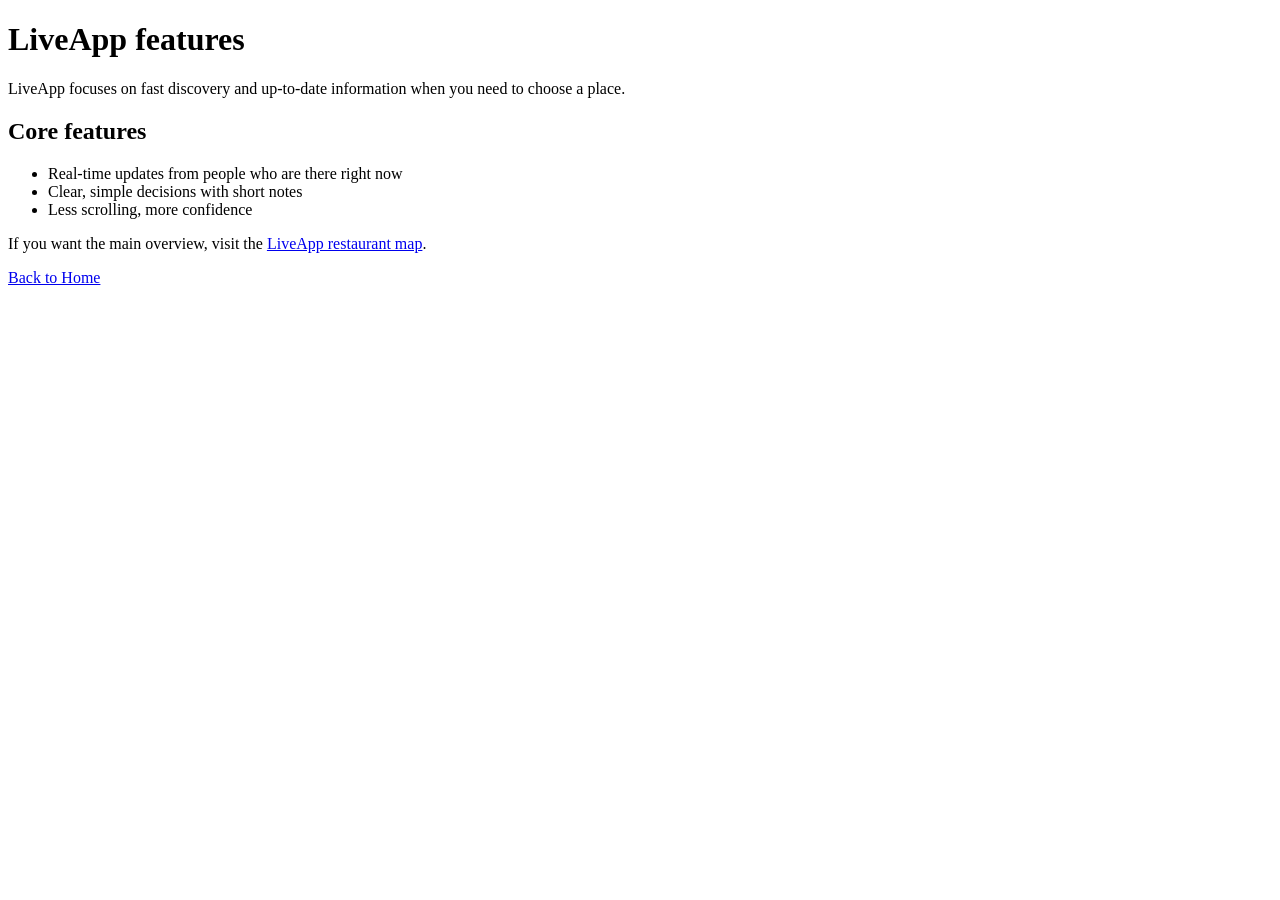
==== features.html @ 71802431 "Add files via upload" ====
<!doctype html>
<html lang="en">
<head>
  <meta charset="utf-8" />
  <meta name="viewport" content="width=device-width,initial-scale=1" />
  <title>LiveApp features | Live updates, simple decisions</title>
  <meta name="description" content="Key LiveApp features: real-time updates, simple discovery, and community notes." />
</head>
<body>
  <h1>LiveApp features</h1>
  <p>LiveApp focuses on fast discovery and up-to-date information when you need to choose a place.</p>

  <h2>Core features</h2>
  <ul>
    <li>Real-time updates from people who are there right now</li>
    <li>Clear, simple decisions with short notes</li>
    <li>Less scrolling, more confidence</li>
  </ul>

  <p>If you want the main overview, visit the <a href="liveapp-restaurant-map.html">LiveApp restaurant map</a>.</p>
  <p><a href="index.html">Back to Home</a></p>
</body>
</html>
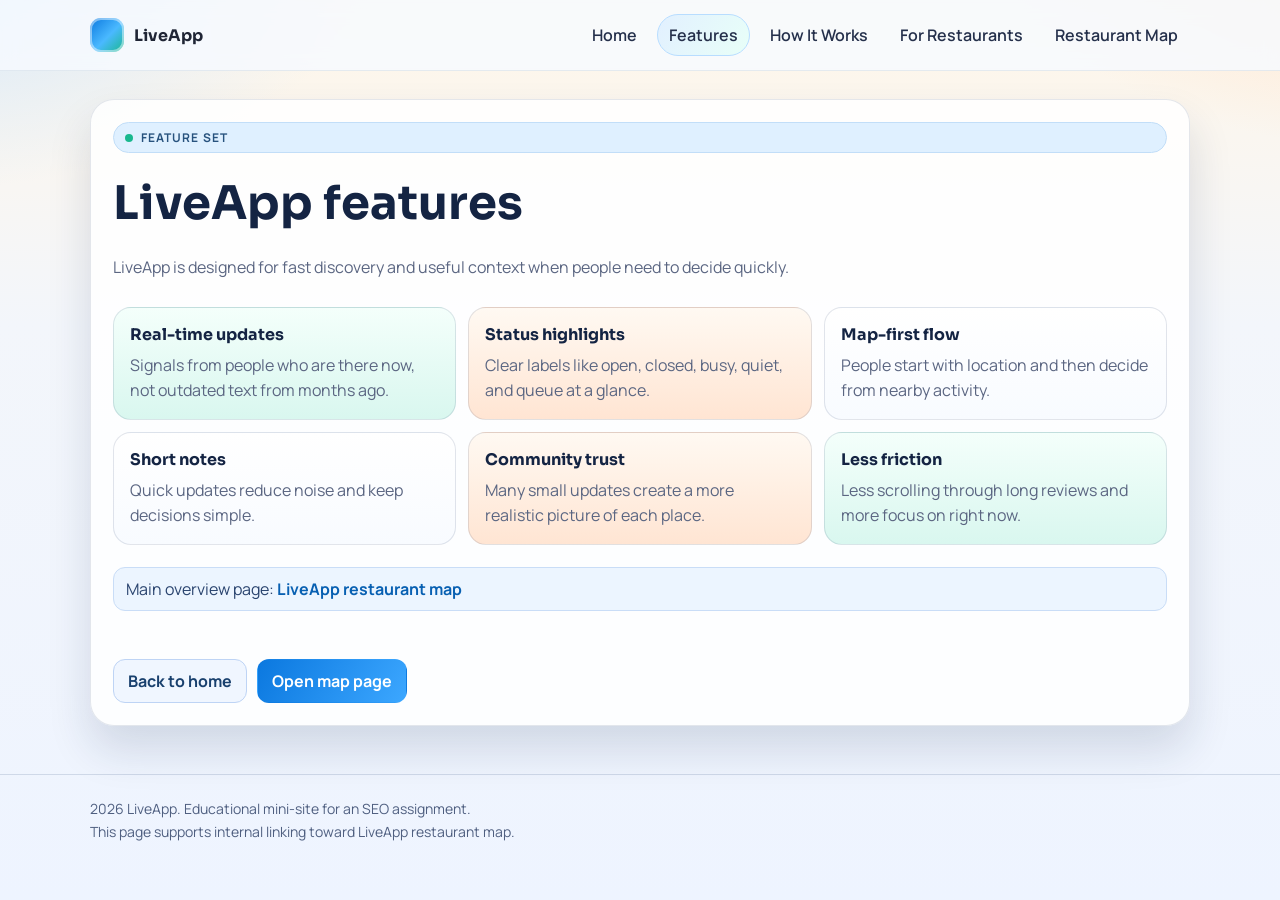
==== commit 35812d08: "Redesign LiveApp pages and add local images" ====
--- a/features.html
+++ b/features.html
@@ -3,21 +3,81 @@
 <head>
   <meta charset="utf-8" />
   <meta name="viewport" content="width=device-width,initial-scale=1" />
-  <title>LiveApp features | Live updates, simple decisions</title>
-  <meta name="description" content="Key LiveApp features: real-time updates, simple discovery, and community notes." />
+  <title>LiveApp features | Live updates and confident decisions</title>
+  <meta name="description" content="Key LiveApp features: real-time updates, simple discovery, and clear status notes." />
+  <link rel="preconnect" href="https://fonts.googleapis.com" />
+  <link rel="preconnect" href="https://fonts.gstatic.com" crossorigin />
+  <link href="https://fonts.googleapis.com/css2?family=Manrope:wght@400;500;600;700;800&family=Sora:wght@600;700;800&display=swap" rel="stylesheet" />
+  <link rel="stylesheet" href="styles.css" />
 </head>
 <body>
-  <h1>LiveApp features</h1>
-  <p>LiveApp focuses on fast discovery and up-to-date information when you need to choose a place.</p>
+  <header class="site-header">
+    <div class="container nav">
+      <a class="brand" href="index.html" aria-label="LiveApp home">
+        <span class="brand-mark" aria-hidden="true"></span>
+        <span>LiveApp</span>
+      </a>
+      <ul class="nav-links">
+        <li><a href="index.html">Home</a></li>
+        <li><a class="active" href="features.html">Features</a></li>
+        <li><a href="how-it-works.html">How It Works</a></li>
+        <li><a href="for-restaurants.html">For Restaurants</a></li>
+        <li><a href="liveapp-restaurant-map.html">Restaurant Map</a></li>
+      </ul>
+    </div>
+  </header>
 
-  <h2>Core features</h2>
-  <ul>
-    <li>Real-time updates from people who are there right now</li>
-    <li>Clear, simple decisions with short notes</li>
-    <li>Less scrolling, more confidence</li>
-  </ul>
+  <main class="container">
+    <section class="card stack" data-animate>
+      <span class="pill"><span class="dot"></span> Feature set</span>
+      <h1 class="page-title">LiveApp features</h1>
+      <p class="page-subtitle">
+        LiveApp is designed for fast discovery and useful context when people need to decide quickly.
+      </p>
 
-  <p>If you want the main overview, visit the <a href="liveapp-restaurant-map.html">LiveApp restaurant map</a>.</p>
-  <p><a href="index.html">Back to Home</a></p>
+      <div class="feature-grid">
+        <article class="feature-card mint">
+          <h3>Real-time updates</h3>
+          <p>Signals from people who are there now, not outdated text from months ago.</p>
+        </article>
+        <article class="feature-card orange">
+          <h3>Status highlights</h3>
+          <p>Clear labels like open, closed, busy, quiet, and queue at a glance.</p>
+        </article>
+        <article class="feature-card">
+          <h3>Map-first flow</h3>
+          <p>People start with location and then decide from nearby activity.</p>
+        </article>
+        <article class="feature-card">
+          <h3>Short notes</h3>
+          <p>Quick updates reduce noise and keep decisions simple.</p>
+        </article>
+        <article class="feature-card orange">
+          <h3>Community trust</h3>
+          <p>Many small updates create a more realistic picture of each place.</p>
+        </article>
+        <article class="feature-card mint">
+          <h3>Less friction</h3>
+          <p>Less scrolling through long reviews and more focus on right now.</p>
+        </article>
+      </div>
+
+      <p class="note">
+        Main overview page:
+        <a href="liveapp-restaurant-map.html"><strong>LiveApp restaurant map</strong></a>
+      </p>
+      <div class="button-row">
+        <a class="btn" href="index.html">Back to home</a>
+        <a class="btn primary" href="liveapp-restaurant-map.html">Open map page</a>
+      </div>
+    </section>
+  </main>
+
+  <footer class="site-footer">
+    <div class="container">
+      <p>2026 LiveApp. Educational mini-site for an SEO assignment.</p>
+      <p>This page supports internal linking toward LiveApp restaurant map.</p>
+    </div>
+  </footer>
 </body>
-</html>
+</html>
--- a/styles.css
+++ b/styles.css
@@ -0,0 +1,416 @@
+:root {
+  --bg: #f3f6fb;
+  --bg-warm: #fff6e8;
+  --text: #1f2535;
+  --muted: #5b6682;
+  --card: rgba(255, 255, 255, 0.86);
+  --line: #d8e1f0;
+  --brand: #0b78df;
+  --brand-strong: #0860b2;
+  --accent: #ff9350;
+  --accent-soft: #ffe5d3;
+  --mint: #19b88e;
+  --mint-soft: #d9f7ef;
+  --radius-xl: 24px;
+  --radius-lg: 18px;
+  --radius-md: 12px;
+  --shadow: 0 24px 44px rgba(23, 41, 76, 0.14);
+}
+
+* {
+  box-sizing: border-box;
+}
+
+html,
+body {
+  margin: 0;
+  padding: 0;
+}
+
+body {
+  font-family: "Manrope", "Segoe UI", sans-serif;
+  color: var(--text);
+  background:
+    radial-gradient(780px 380px at -8% -5%, #cde6ff 0%, transparent 62%),
+    radial-gradient(780px 420px at 112% -10%, #ffe0c7 0%, transparent 58%),
+    linear-gradient(180deg, var(--bg-warm) 0%, var(--bg) 36%, #eef4ff 100%);
+  min-height: 100vh;
+}
+
+img {
+  max-width: 100%;
+  display: block;
+}
+
+a {
+  color: var(--brand-strong);
+  text-decoration: none;
+}
+
+a:hover {
+  text-decoration: underline;
+}
+
+.container {
+  width: min(1100px, 92vw);
+  margin: 0 auto;
+}
+
+.site-header {
+  position: sticky;
+  top: 0;
+  z-index: 20;
+  backdrop-filter: blur(10px);
+  background: rgba(247, 250, 255, 0.82);
+  border-bottom: 1px solid rgba(12, 49, 97, 0.08);
+}
+
+.nav {
+  display: flex;
+  align-items: center;
+  justify-content: space-between;
+  gap: 12px;
+  padding: 14px 0;
+}
+
+.brand {
+  display: inline-flex;
+  align-items: center;
+  gap: 10px;
+  font-family: "Sora", sans-serif;
+  font-weight: 700;
+  color: var(--text);
+}
+
+.brand-mark {
+  width: 34px;
+  height: 34px;
+  border-radius: 11px;
+  background: linear-gradient(135deg, var(--brand) 0%, #4ab9ff 54%, var(--mint) 100%);
+  box-shadow: inset 0 0 0 2px rgba(255, 255, 255, 0.46);
+}
+
+.nav-links {
+  list-style: none;
+  display: flex;
+  gap: 8px;
+  margin: 0;
+  padding: 0;
+  flex-wrap: wrap;
+  justify-content: flex-end;
+}
+
+.nav-links a {
+  display: inline-block;
+  padding: 9px 11px;
+  border-radius: 999px;
+  color: #25304b;
+  font-weight: 600;
+  border: 1px solid transparent;
+}
+
+.nav-links a:hover {
+  text-decoration: none;
+  border-color: #bdd2f8;
+  background: #ecf4ff;
+}
+
+.nav-links a.active {
+  background: linear-gradient(120deg, #e2f0ff, #e8fff8);
+  border-color: #b8ddff;
+}
+
+main {
+  padding: 28px 0 48px;
+}
+
+.hero {
+  display: grid;
+  grid-template-columns: 1.15fr 0.85fr;
+  gap: 18px;
+  align-items: stretch;
+}
+
+.card,
+.highlight {
+  background: var(--card);
+  border: 1px solid rgba(17, 44, 88, 0.11);
+  border-radius: var(--radius-xl);
+  box-shadow: var(--shadow);
+}
+
+.card {
+  padding: 22px;
+}
+
+.pill {
+  display: inline-flex;
+  align-items: center;
+  gap: 8px;
+  border-radius: 999px;
+  font-size: 12px;
+  text-transform: uppercase;
+  letter-spacing: 0.09em;
+  font-weight: 700;
+  color: #28537e;
+  background: #dff0ff;
+  border: 1px solid #c2def8;
+  padding: 6px 11px;
+}
+
+.pill .dot {
+  width: 8px;
+  height: 8px;
+  border-radius: 50%;
+  background: var(--mint);
+}
+
+h1,
+h2,
+h3 {
+  font-family: "Sora", sans-serif;
+  color: #142443;
+  margin: 0;
+}
+
+.page-title {
+  font-size: clamp(1.9rem, 4.2vw, 2.9rem);
+  line-height: 1.14;
+  margin: 12px 0 12px;
+}
+
+.page-subtitle {
+  color: var(--muted);
+  line-height: 1.72;
+  margin: 0;
+}
+
+.button-row {
+  display: flex;
+  gap: 10px;
+  flex-wrap: wrap;
+  margin-top: 20px;
+}
+
+.btn {
+  display: inline-flex;
+  align-items: center;
+  justify-content: center;
+  gap: 8px;
+  border-radius: 12px;
+  padding: 10px 14px;
+  font-weight: 700;
+  border: 1px solid #bed4f5;
+  background: #f0f6ff;
+  color: #19406e;
+}
+
+.btn:hover {
+  text-decoration: none;
+  border-color: #8cbcf4;
+  background: #e3f0ff;
+}
+
+.btn.primary {
+  background: linear-gradient(120deg, var(--brand), #3ca7ff);
+  border-color: transparent;
+  color: #ffffff;
+}
+
+.btn.primary:hover {
+  background: linear-gradient(120deg, var(--brand-strong), #2f9bf6);
+}
+
+.feature-grid {
+  display: grid;
+  grid-template-columns: repeat(3, minmax(0, 1fr));
+  gap: 12px;
+  margin-top: 14px;
+}
+
+.feature-card {
+  padding: 16px;
+  border-radius: var(--radius-lg);
+  border: 1px solid rgba(17, 44, 88, 0.12);
+  background: linear-gradient(180deg, #ffffff, #f8fbff);
+}
+
+.feature-card h3 {
+  font-size: 1rem;
+  margin-bottom: 8px;
+}
+
+.feature-card p {
+  margin: 0;
+  color: var(--muted);
+  line-height: 1.56;
+}
+
+.feature-card.mint {
+  background: linear-gradient(180deg, #f4fffb, var(--mint-soft));
+}
+
+.feature-card.orange {
+  background: linear-gradient(180deg, #fff9f2, var(--accent-soft));
+}
+
+.section-title {
+  font-size: clamp(1.4rem, 2.5vw, 1.9rem);
+  margin-bottom: 10px;
+}
+
+.section-copy {
+  color: var(--muted);
+  line-height: 1.72;
+  margin: 0;
+}
+
+.stack {
+  display: grid;
+  gap: 12px;
+}
+
+.two-col {
+  display: grid;
+  grid-template-columns: repeat(2, minmax(0, 1fr));
+  gap: 12px;
+}
+
+.image-frame {
+  border-radius: var(--radius-lg);
+  overflow: hidden;
+  border: 1px solid rgba(11, 42, 88, 0.15);
+  background: #ffffff;
+}
+
+.image-frame img {
+  width: 100%;
+  height: auto;
+}
+
+.check-list {
+  margin: 0;
+  padding-left: 20px;
+  color: var(--muted);
+  line-height: 1.75;
+}
+
+.steps {
+  counter-reset: step;
+  display: grid;
+  gap: 10px;
+  margin: 0;
+  padding: 0;
+  list-style: none;
+}
+
+.steps li {
+  position: relative;
+  padding: 14px 14px 14px 46px;
+  border-radius: var(--radius-md);
+  border: 1px solid #c8daf2;
+  background: #f7fbff;
+}
+
+.steps li::before {
+  counter-increment: step;
+  content: counter(step);
+  position: absolute;
+  left: 14px;
+  top: 12px;
+  width: 24px;
+  height: 24px;
+  border-radius: 50%;
+  background: linear-gradient(135deg, var(--brand), #47b3ff);
+  color: #fff;
+  font-weight: 700;
+  text-align: center;
+  line-height: 24px;
+  font-size: 13px;
+}
+
+.steps strong {
+  display: block;
+  color: #1c355a;
+  margin-bottom: 4px;
+}
+
+.note {
+  margin-top: 10px;
+  color: #2a446f;
+  background: #ecf5ff;
+  border: 1px solid #c9ddf7;
+  border-radius: 12px;
+  padding: 10px 12px;
+}
+
+.site-footer {
+  border-top: 1px solid rgba(24, 58, 108, 0.15);
+  color: #4f5f80;
+  padding: 20px 0 30px;
+  font-size: 14px;
+}
+
+.site-footer p {
+  margin: 4px 0;
+}
+
+[data-animate] {
+  animation: fade-up 0.55s ease both;
+}
+
+.delay-1 {
+  animation-delay: 0.08s;
+}
+
+.delay-2 {
+  animation-delay: 0.16s;
+}
+
+.delay-3 {
+  animation-delay: 0.24s;
+}
+
+@keyframes fade-up {
+  from {
+    opacity: 0;
+    transform: translateY(12px);
+  }
+  to {
+    opacity: 1;
+    transform: translateY(0);
+  }
+}
+
+@media (max-width: 980px) {
+  .hero {
+    grid-template-columns: 1fr;
+  }
+
+  .feature-grid {
+    grid-template-columns: repeat(2, minmax(0, 1fr));
+  }
+
+  .two-col {
+    grid-template-columns: 1fr;
+  }
+}
+
+@media (max-width: 660px) {
+  .nav {
+    align-items: flex-start;
+    flex-direction: column;
+  }
+
+  .nav-links {
+    justify-content: flex-start;
+  }
+
+  .feature-grid {
+    grid-template-columns: 1fr;
+  }
+
+  .card {
+    padding: 18px;
+  }
+}
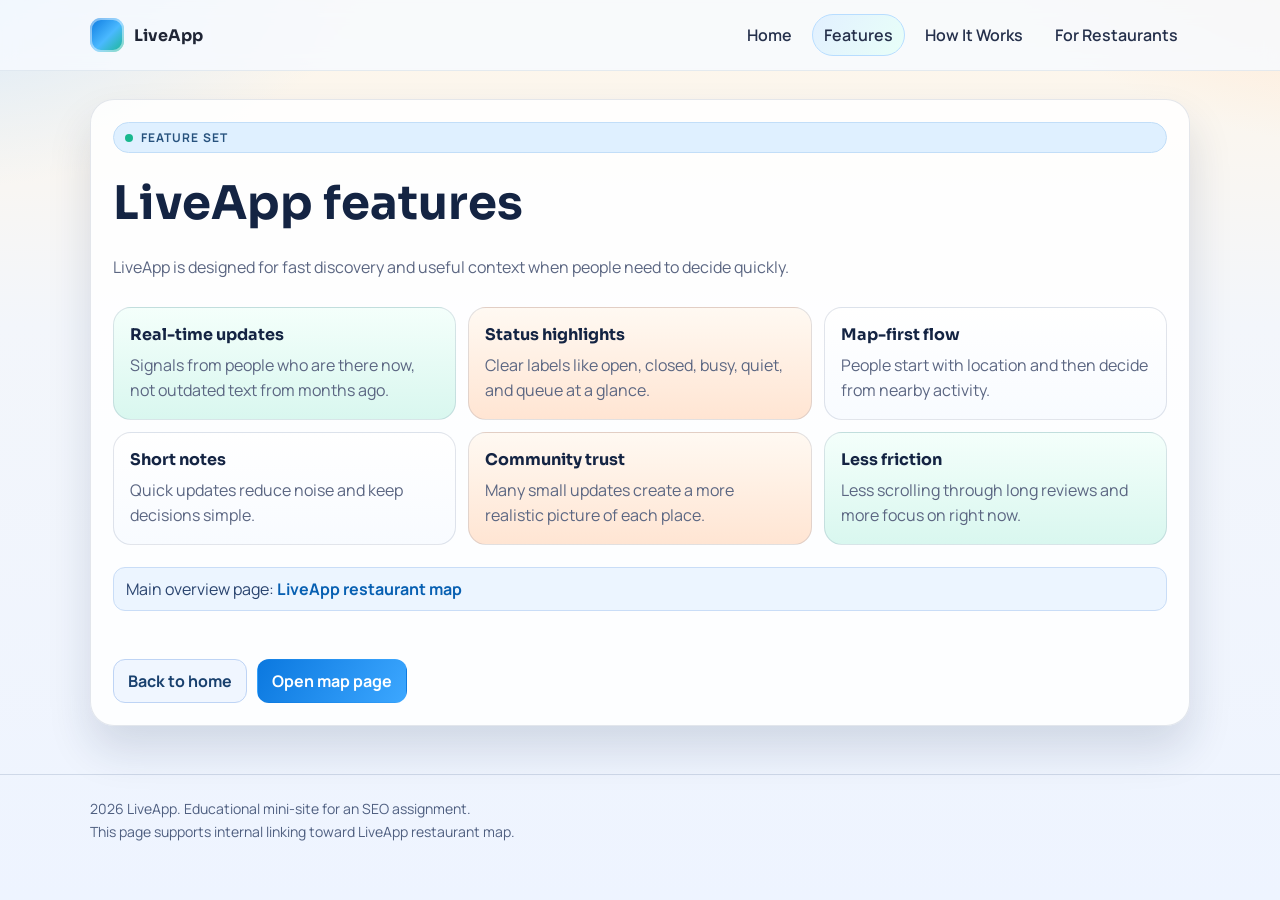
==== commit e1a264a9: "Adjust nav and strengthen contextual links" ====
--- a/features.html
+++ b/features.html
@@ -22,7 +22,6 @@
         <li><a class="active" href="features.html">Features</a></li>
         <li><a href="how-it-works.html">How It Works</a></li>
         <li><a href="for-restaurants.html">For Restaurants</a></li>
-        <li><a href="liveapp-restaurant-map.html">Restaurant Map</a></li>
       </ul>
     </div>
   </header>
@@ -80,4 +79,4 @@
     </div>
   </footer>
 </body>
-</html>+</html>
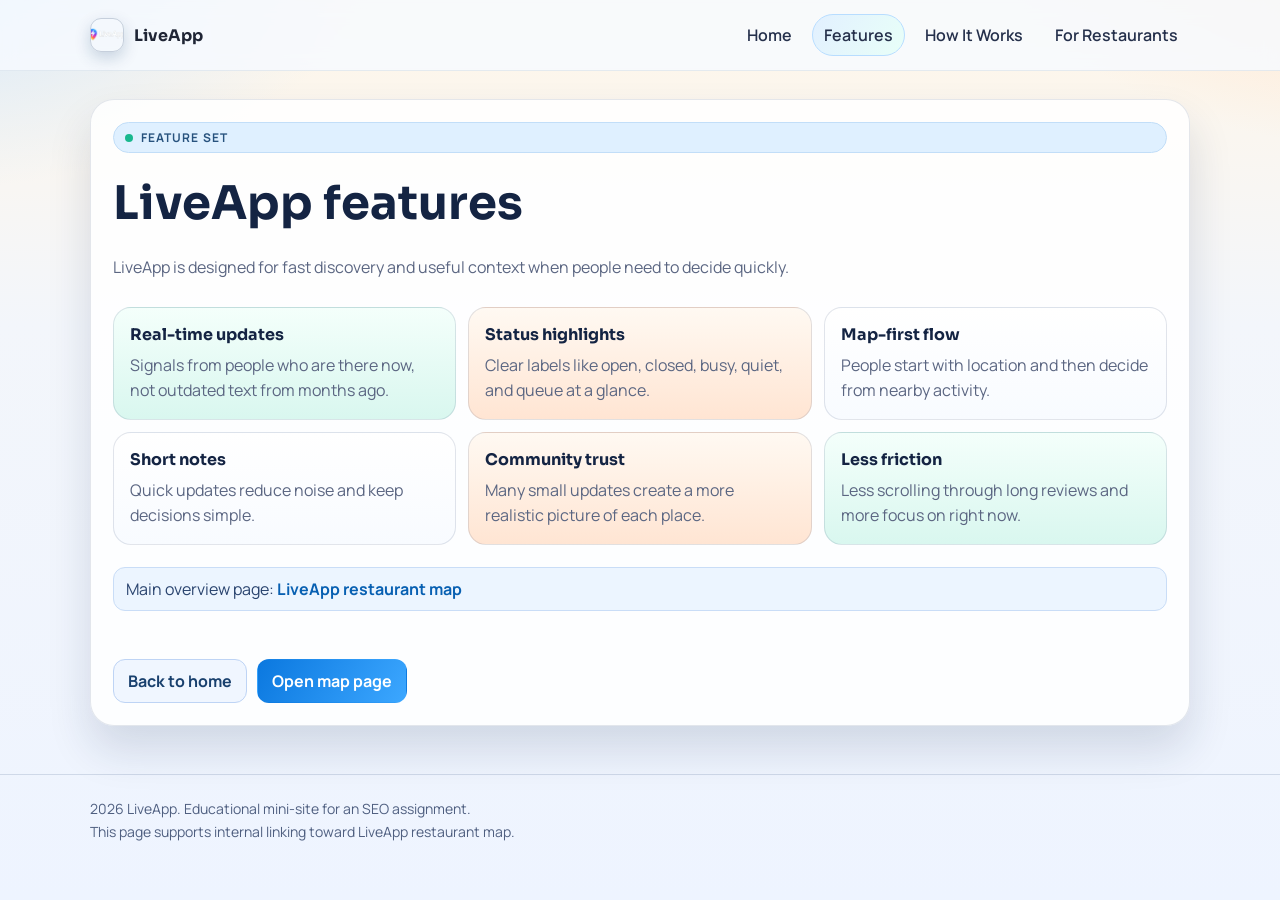
==== commit 744a4ba0: "Add app icon and finalize SEO report" ====
--- a/features.html
+++ b/features.html
@@ -14,7 +14,7 @@
   <header class="site-header">
     <div class="container nav">
       <a class="brand" href="index.html" aria-label="LiveApp home">
-        <span class="brand-mark" aria-hidden="true"></span>
+        <img class="brand-icon" src="images/LiveApp.png" alt="LiveApp app icon" />
         <span>LiveApp</span>
       </a>
       <ul class="nav-links">
--- a/styles.css
+++ b/styles.css
@@ -90,6 +90,15 @@
   box-shadow: inset 0 0 0 2px rgba(255, 255, 255, 0.46);
 }
 
+.brand-icon {
+  width: 34px;
+  height: 34px;
+  border-radius: 11px;
+  object-fit: cover;
+  border: 1px solid rgba(10, 42, 86, 0.2);
+  box-shadow: 0 6px 16px rgba(12, 55, 107, 0.2);
+}
+
 .nav-links {
   list-style: none;
   display: flex;
@@ -413,4 +422,4 @@
   .card {
     padding: 18px;
   }
-}+}
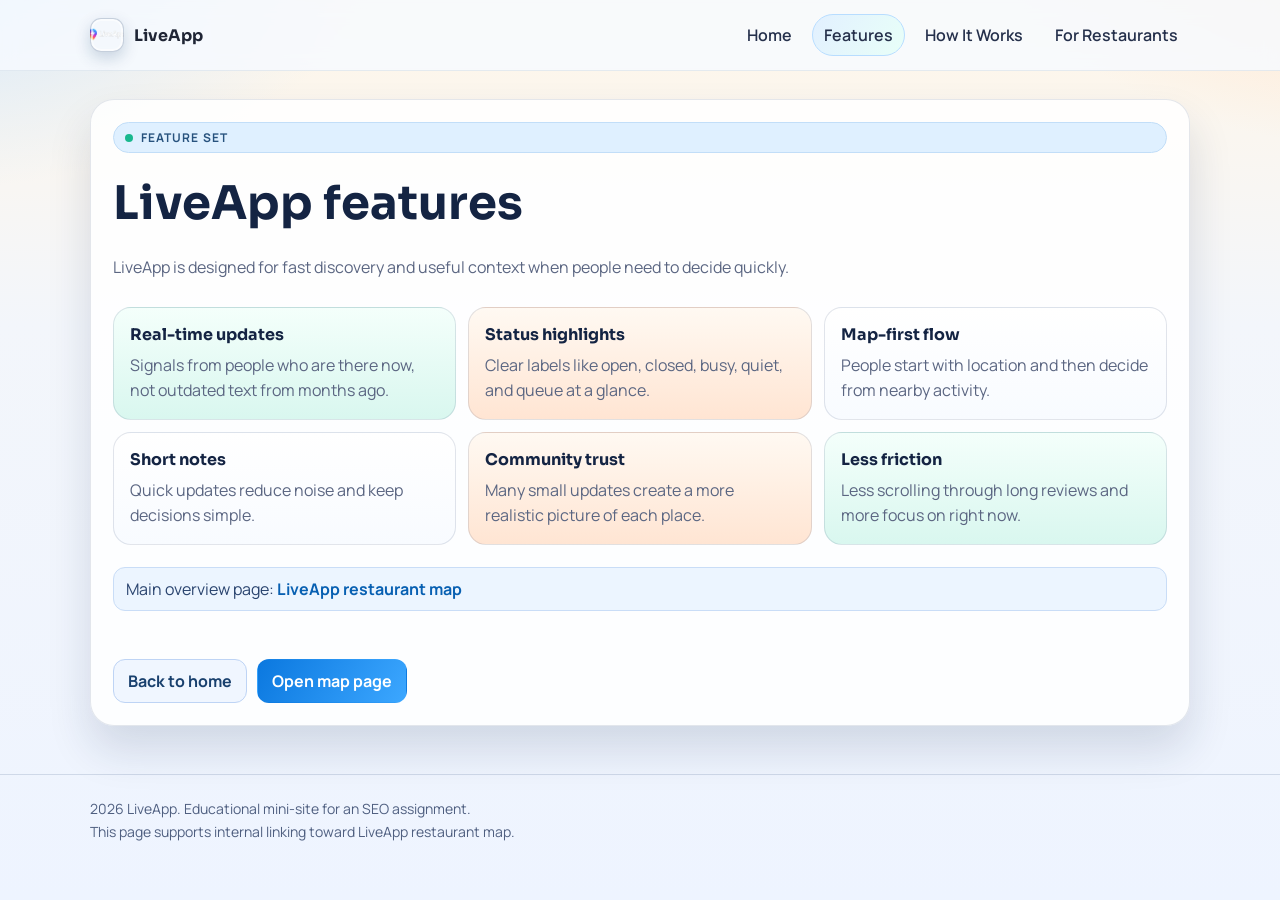
==== commit bf8e20cd: "Fix header logo sizing across all pages" ====
--- a/features.html
+++ b/features.html
@@ -14,7 +14,7 @@
   <header class="site-header">
     <div class="container nav">
       <a class="brand" href="index.html" aria-label="LiveApp home">
-        <img class="brand-icon" src="images/LiveApp.png" alt="LiveApp app icon" />
+        <span class="brand-mark" aria-hidden="true"></span>
         <span>LiveApp</span>
       </a>
       <ul class="nav-links">
--- a/styles.css
+++ b/styles.css
@@ -86,17 +86,14 @@
   width: 34px;
   height: 34px;
   border-radius: 11px;
-  background: linear-gradient(135deg, var(--brand) 0%, #4ab9ff 54%, var(--mint) 100%);
-  box-shadow: inset 0 0 0 2px rgba(255, 255, 255, 0.46);
-}
-
-.brand-icon {
-  width: 34px;
-  height: 34px;
-  border-radius: 11px;
-  object-fit: cover;
+  background-image: url("images/LiveApp.png");
+  background-size: cover;
+  background-position: center;
+  background-repeat: no-repeat;
   border: 1px solid rgba(10, 42, 86, 0.2);
-  box-shadow: 0 6px 16px rgba(12, 55, 107, 0.2);
+  box-shadow:
+    inset 0 0 0 2px rgba(255, 255, 255, 0.55),
+    0 6px 16px rgba(12, 55, 107, 0.2);
 }
 
 .nav-links {
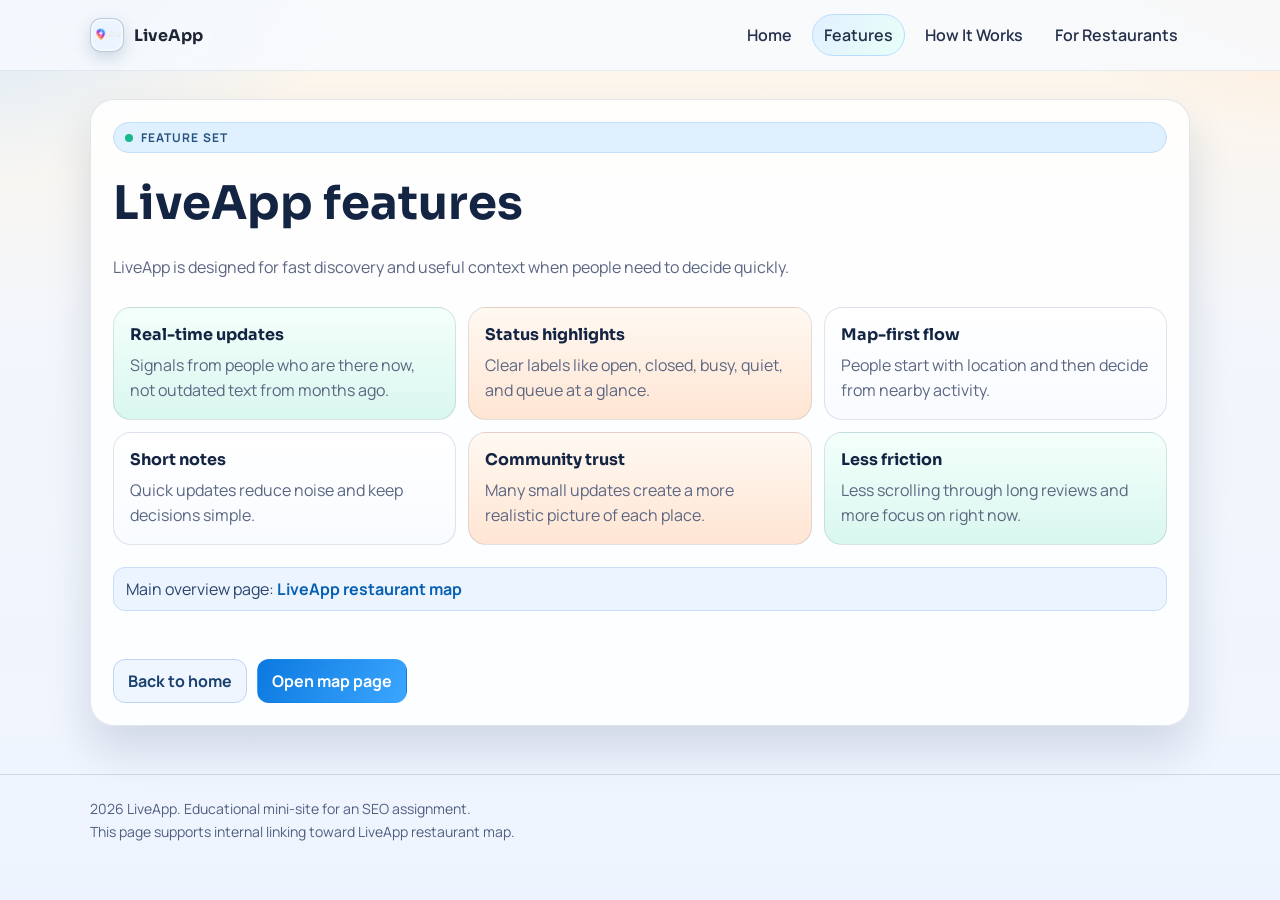
==== commit f5c69da2: "Fix oversized header logo rendering" ====
--- a/features.html
+++ b/features.html
@@ -14,7 +14,7 @@
   <header class="site-header">
     <div class="container nav">
       <a class="brand" href="index.html" aria-label="LiveApp home">
-        <span class="brand-mark" aria-hidden="true"></span>
+        <img class="brand-icon" src="images/LiveApp.png" alt="LiveApp app icon" />
         <span>LiveApp</span>
       </a>
       <ul class="nav-links">
--- a/styles.css
+++ b/styles.css
@@ -83,17 +83,26 @@
 }
 
 .brand-mark {
+  display: inline-block;
   width: 34px;
   height: 34px;
   border-radius: 11px;
-  background-image: url("images/LiveApp.png");
-  background-size: cover;
-  background-position: center;
-  background-repeat: no-repeat;
+  background: linear-gradient(135deg, var(--brand) 0%, #4ab9ff 54%, var(--mint) 100%);
+  box-shadow: inset 0 0 0 2px rgba(255, 255, 255, 0.46);
+}
+
+.brand-icon {
+  width: 34px;
+  height: 34px;
+  flex-shrink: 0;
+  border-radius: 11px;
+  object-fit: cover;
+  object-position: left center;
   border: 1px solid rgba(10, 42, 86, 0.2);
   box-shadow:
-    inset 0 0 0 2px rgba(255, 255, 255, 0.55),
-    0 6px 16px rgba(12, 55, 107, 0.2);
+    inset 0 0 0 2px rgba(255, 255, 255, 0.45),
+    0 6px 16px rgba(12, 55, 107, 0.18);
+  background: #ecf4ff;
 }
 
 .nav-links {
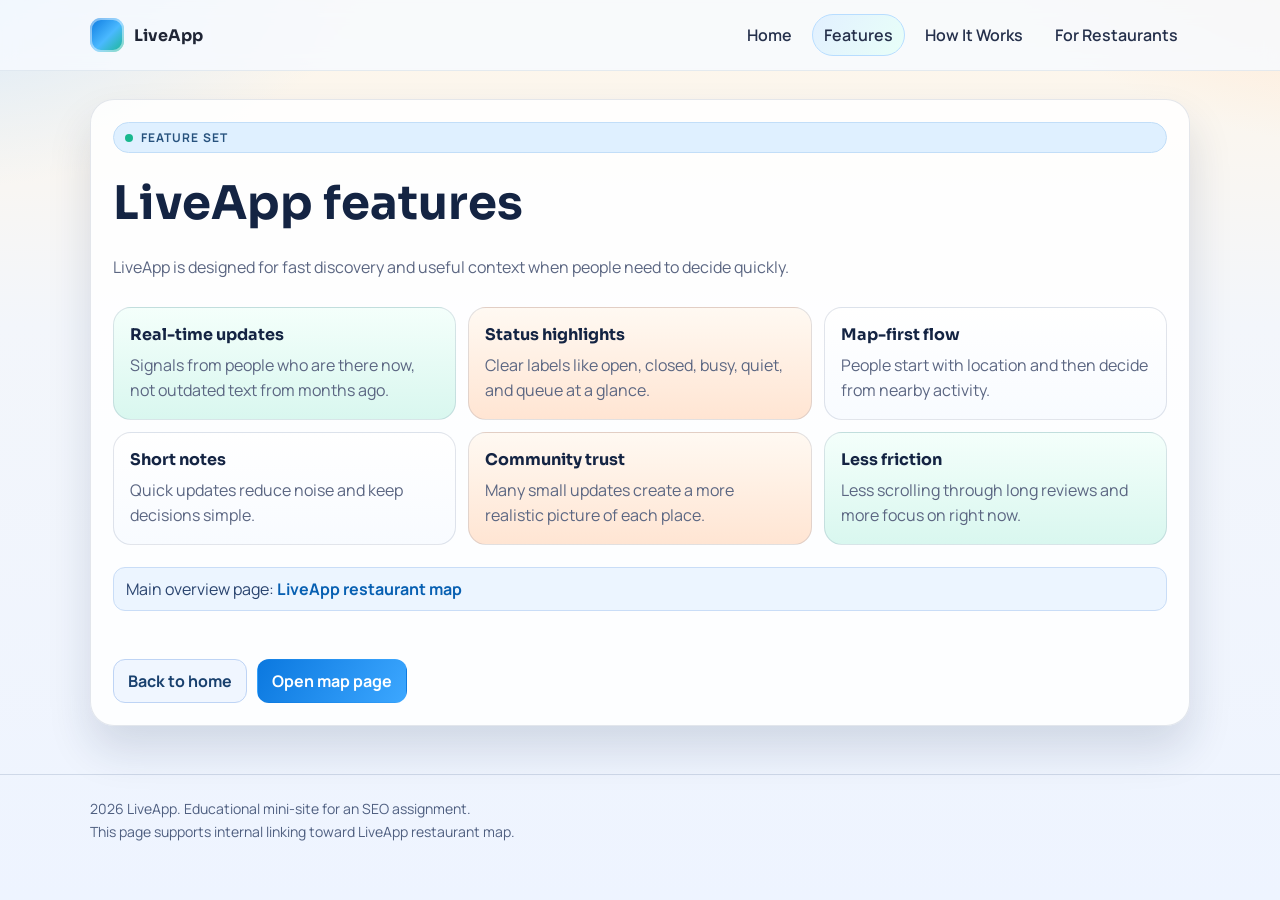
==== commit 4d740784: "Revert header logo customization" ====
--- a/features.html
+++ b/features.html
@@ -14,7 +14,7 @@
   <header class="site-header">
     <div class="container nav">
       <a class="brand" href="index.html" aria-label="LiveApp home">
-        <img class="brand-icon" src="images/LiveApp.png" alt="LiveApp app icon" />
+        <span class="brand-mark" aria-hidden="true"></span>
         <span>LiveApp</span>
       </a>
       <ul class="nav-links">
--- a/styles.css
+++ b/styles.css
@@ -83,26 +83,11 @@
 }
 
 .brand-mark {
-  display: inline-block;
   width: 34px;
   height: 34px;
   border-radius: 11px;
   background: linear-gradient(135deg, var(--brand) 0%, #4ab9ff 54%, var(--mint) 100%);
   box-shadow: inset 0 0 0 2px rgba(255, 255, 255, 0.46);
-}
-
-.brand-icon {
-  width: 34px;
-  height: 34px;
-  flex-shrink: 0;
-  border-radius: 11px;
-  object-fit: cover;
-  object-position: left center;
-  border: 1px solid rgba(10, 42, 86, 0.2);
-  box-shadow:
-    inset 0 0 0 2px rgba(255, 255, 255, 0.45),
-    0 6px 16px rgba(12, 55, 107, 0.18);
-  background: #ecf4ff;
 }
 
 .nav-links {
